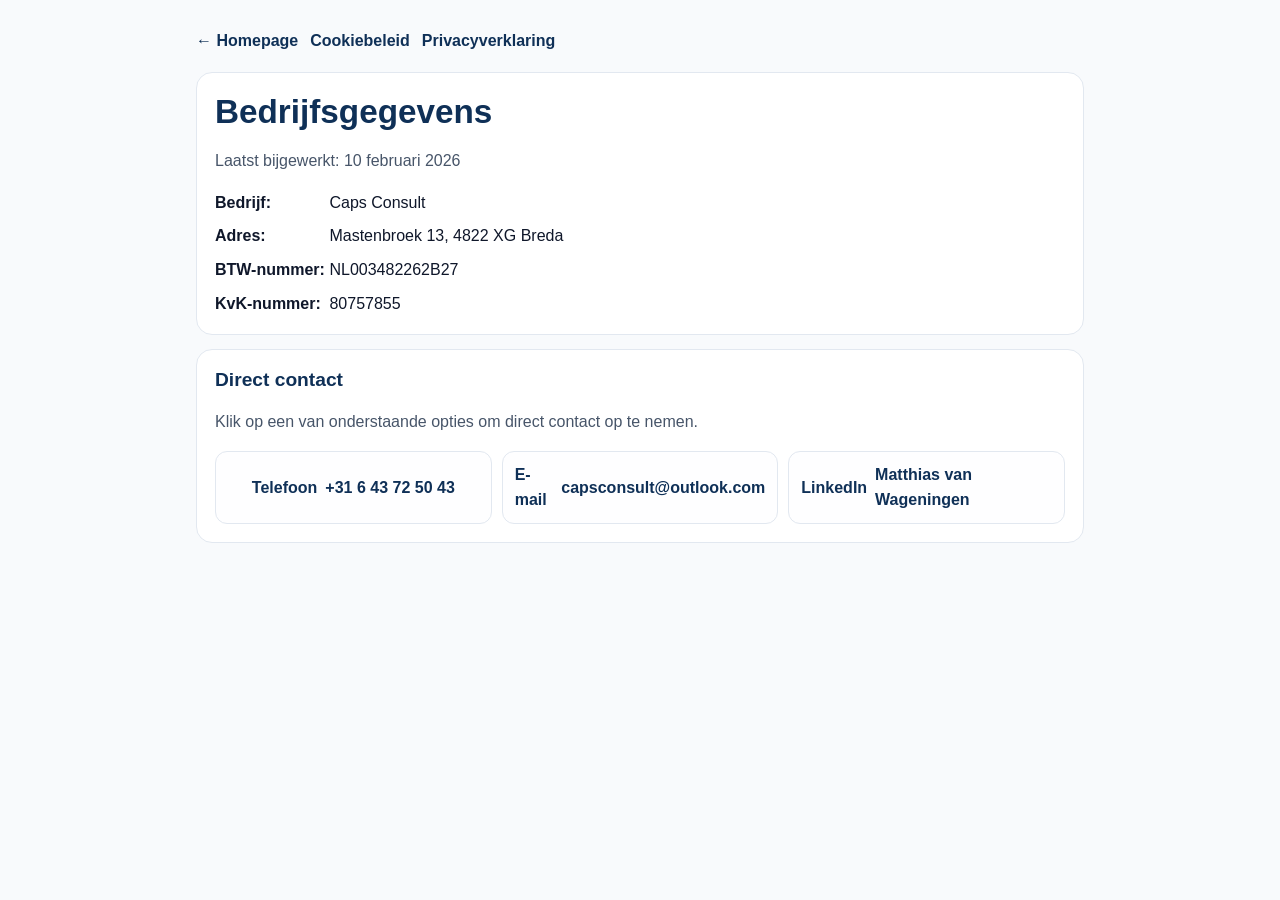
==== bedrijfsgegevens.html @ 9898be8e "Move company details to dedicated page with clickable contact links Co-authored-by: reinoudvanwageni" ====
<!DOCTYPE html>
<html lang="nl">
<head>
  <meta charset="UTF-8" />
  <meta name="viewport" content="width=device-width, initial-scale=1.0" />
  <title>Bedrijfsgegevens | Caps Consult</title>
  <meta name="description" content="Officiele bedrijfsgegevens van Caps Consult, inclusief adres, telefoon, e-mail, LinkedIn, btw-nummer en KvK-nummer." />
  <style>
    :root {
      color-scheme: light dark;
      --bg: #f8fafc;
      --text: #0f172a;
      --muted: #475569;
      --surface: #ffffff;
      --border: #e2e8f0;
      --brand: #0f3057;
      --accent: #f05f22;
    }

    @media (prefers-color-scheme: dark) {
      :root {
        --bg: #020617;
        --text: #f1f5f9;
        --muted: #cbd5e1;
        --surface: #0f172a;
        --border: #1e293b;
        --brand: #93c5fd;
        --accent: #fb923c;
      }
    }

    * {
      box-sizing: border-box;
    }

    body {
      margin: 0;
      font-family: Inter, Arial, sans-serif;
      background: var(--bg);
      color: var(--text);
      line-height: 1.6;
    }

    .container {
      max-width: 920px;
      margin: 0 auto;
      padding: 28px 16px 48px;
    }

    .top-links {
      display: flex;
      flex-wrap: wrap;
      gap: 12px;
      margin-bottom: 18px;
    }

    .top-link {
      display: inline-flex;
      align-items: center;
      gap: 8px;
      color: var(--brand);
      text-decoration: none;
      font-weight: 700;
    }

    .top-link:hover {
      color: var(--accent);
    }

    .card {
      background: var(--surface);
      border: 1px solid var(--border);
      border-radius: 16px;
      padding: 18px;
      margin-bottom: 14px;
    }

    h1 {
      margin: 0 0 8px;
      font-size: clamp(1.7rem, 2.6vw, 2.2rem);
      line-height: 1.25;
      color: var(--brand);
    }

    h2 {
      margin: 0 0 8px;
      font-size: 1.2rem;
      line-height: 1.3;
      color: var(--brand);
    }

    .muted {
      color: var(--muted);
    }

    .details-list {
      display: grid;
      grid-template-columns: 1fr;
      gap: 8px;
      margin: 12px 0 0;
      padding: 0;
      list-style: none;
    }

    .details-list li strong {
      display: inline-block;
      min-width: 110px;
    }

    .link-grid {
      display: grid;
      grid-template-columns: repeat(auto-fit, minmax(220px, 1fr));
      gap: 10px;
      margin-top: 12px;
    }

    .action-link {
      display: inline-flex;
      align-items: center;
      justify-content: center;
      gap: 8px;
      border: 1px solid var(--border);
      border-radius: 12px;
      padding: 10px 12px;
      color: var(--brand);
      text-decoration: none;
      font-weight: 700;
      background: color-mix(in srgb, var(--surface) 88%, var(--bg));
    }

    .action-link:hover {
      border-color: var(--accent);
      color: var(--accent);
    }
  </style>
</head>
<body>
  <main class="container">
    <div class="top-links">
      <a class="top-link" href="index.html">&larr; Homepage</a>
      <a class="top-link" href="cookiebeleid.html">Cookiebeleid</a>
      <a class="top-link" href="privacybeleid.html">Privacyverklaring</a>
    </div>

    <section class="card">
      <h1>Bedrijfsgegevens</h1>
      <p class="muted">Laatst bijgewerkt: 10 februari 2026</p>
      <ul class="details-list">
        <li><strong>Bedrijf:</strong> Caps Consult</li>
        <li><strong>Adres:</strong> Mastenbroek 13, 4822 XG Breda</li>
        <li><strong>BTW-nummer:</strong> NL003482262B27</li>
        <li><strong>KvK-nummer:</strong> 80757855</li>
      </ul>
    </section>

    <section class="card">
      <h2>Direct contact</h2>
      <p class="muted">Klik op een van onderstaande opties om direct contact op te nemen.</p>
      <div class="link-grid">
        <a class="action-link" href="tel:+31643725043" aria-label="Bel Caps Consult op +31 6 43 72 50 43">
          <span>Telefoon</span>
          <span>+31 6 43 72 50 43</span>
        </a>
        <a class="action-link" href="mailto:capsconsult@outlook.com" aria-label="Mail Caps Consult op capsconsult@outlook.com">
          <span>E-mail</span>
          <span>capsconsult@outlook.com</span>
        </a>
        <a class="action-link" href="https://www.linkedin.com/in/matthias-van-wageningen-6a7758157/" target="_blank" rel="noopener noreferrer" aria-label="Bekijk LinkedIn-profiel van Matthias van Wageningen (opent in nieuw tabblad)">
          <span>LinkedIn</span>
          <span>Matthias van Wageningen</span>
        </a>
      </div>
    </section>
  </main>
  <script src="assets/visitor-tracker.js" defer></script>
</body>
</html>
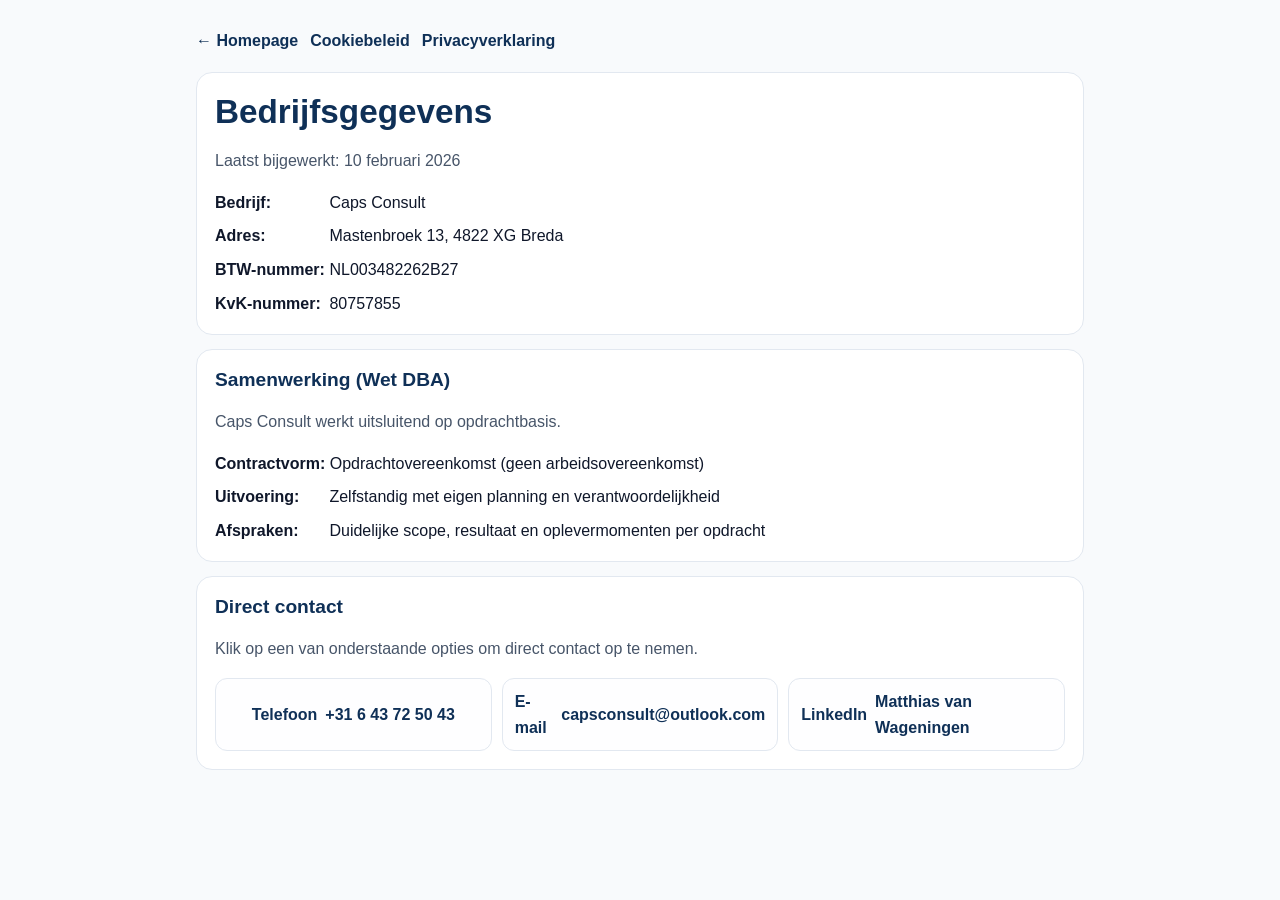
==== commit 8390d72d: "Maak DBA-samenwerkingsvorm expliciet en concretiseer Holland Shipyards opdracht Co-authored-by: rein" ====
--- a/bedrijfsgegevens.html
+++ b/bedrijfsgegevens.html
@@ -154,6 +154,16 @@
     </section>
 
     <section class="card">
+      <h2>Samenwerking (Wet DBA)</h2>
+      <p class="muted">Caps Consult werkt uitsluitend op opdrachtbasis.</p>
+      <ul class="details-list">
+        <li><strong>Contractvorm:</strong> Opdrachtovereenkomst (geen arbeidsovereenkomst)</li>
+        <li><strong>Uitvoering:</strong> Zelfstandig met eigen planning en verantwoordelijkheid</li>
+        <li><strong>Afspraken:</strong> Duidelijke scope, resultaat en oplevermomenten per opdracht</li>
+      </ul>
+    </section>
+
+    <section class="card">
       <h2>Direct contact</h2>
       <p class="muted">Klik op een van onderstaande opties om direct contact op te nemen.</p>
       <div class="link-grid">
